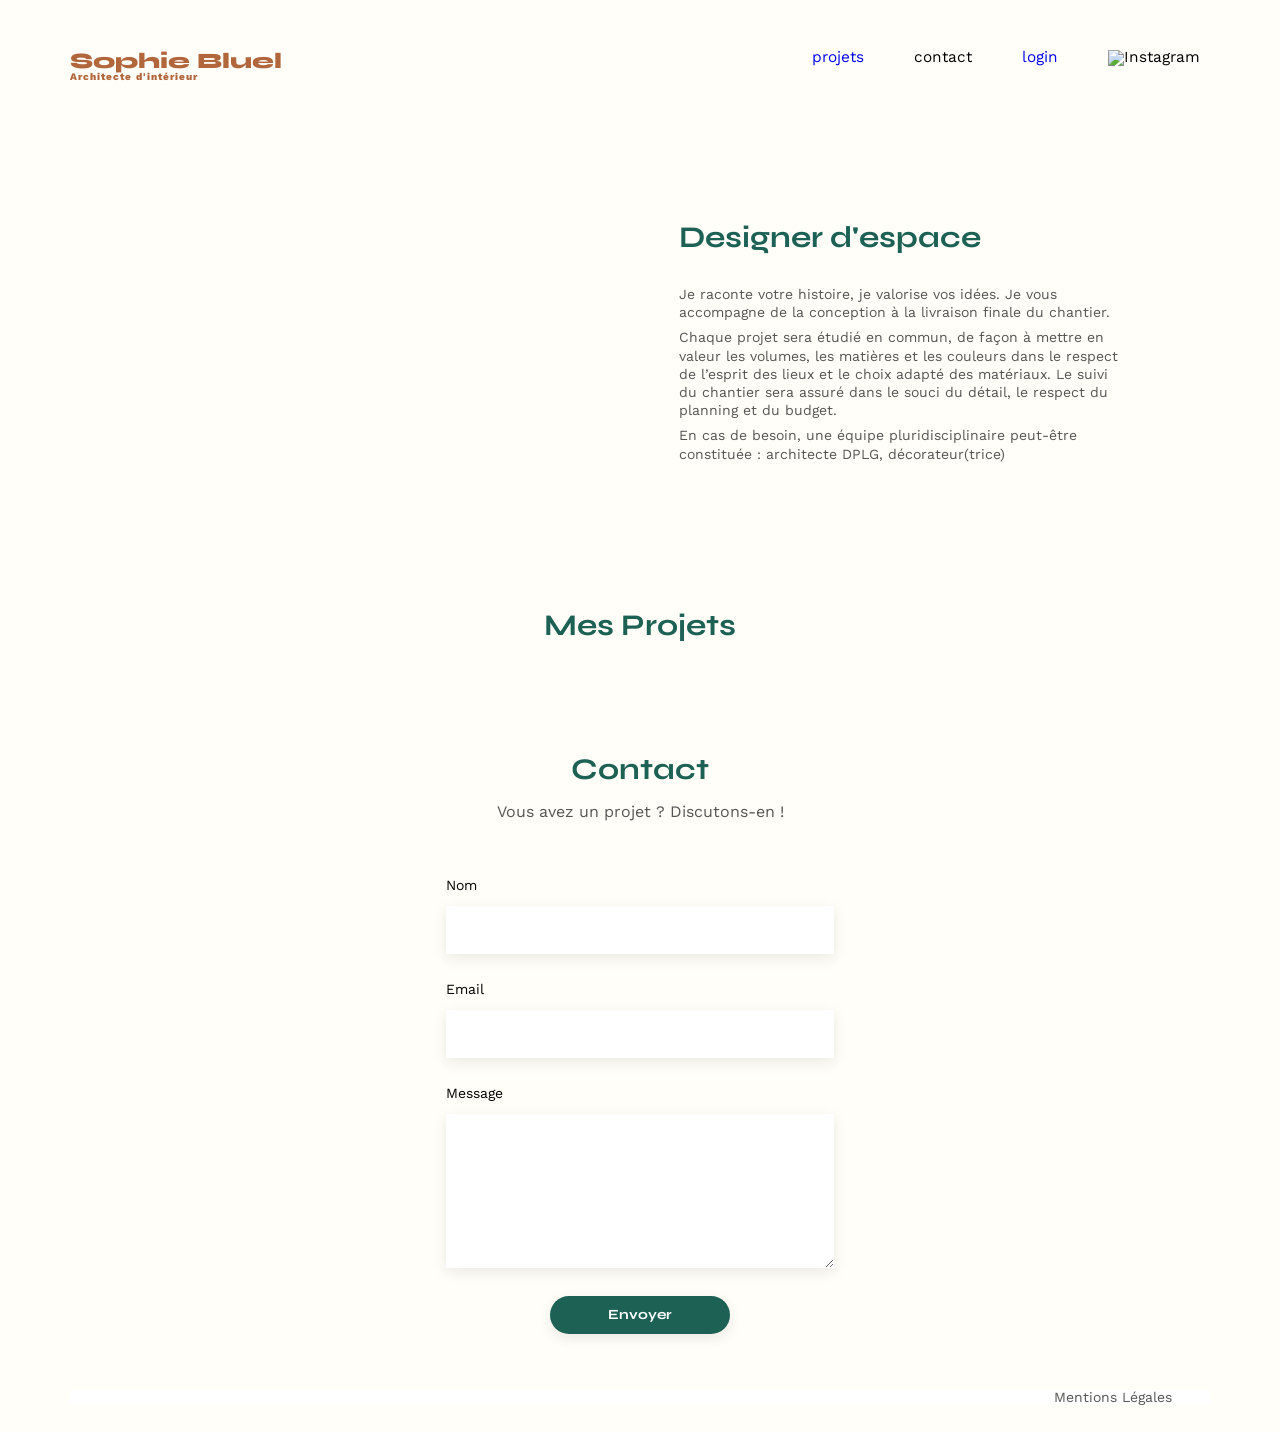
==== FrontEnd/index.html @ a1c13cc7 "login" ====
<!DOCTYPE html>
<html lang="fr">
<head>
	<meta charset="UTF-8">
	<title>Sophie Bluel - Architecte d'intérieur</title>
	<meta name="viewport" content="width=device-width, initial-scale=1.0">
	<link rel="preconnect" href="https://fonts.googleapis.com">
	<link rel="preconnect" href="https://fonts.gstatic.com" crossorigin>
	<link href="https://fonts.googleapis.com/css2?family=Syne:wght@700;800&family=Work+Sans&display=swap" rel="stylesheet">
	<meta name="description" content="">
	<link rel="stylesheet" href="./assets/style.css">
	<script src="./js/gallery.js" defer></script>
	<script src="./js/edit.js" defer></script>
</head>
<body>
<header>
	<h1>Sophie Bluel <span>Architecte d'intérieur</span></h1>
	<nav>
		<ul>
			<li><a href="index.html">projets</a></li>
			<li>contact</li>
			<li><a href="login.html">login</a></li>
			<li><img src="./assets/icons/instagram.png" alt="Instagram" id="icone-instagram"></li>
		</ul>
	</nav>
</header>
<main>
	<section id="introduction">
		<figure>
			<img src="./assets/images/sophie-bluel.png" alt="">
		</figure>
		<article>
			<h2>Designer d'espace</h2>
			<p>Je raconte votre histoire, je valorise vos idées. Je vous accompagne de la conception à la livraison finale du chantier.</p>
			<p>Chaque projet sera étudié en commun, de façon à mettre en valeur les volumes, les matières et les couleurs dans le respect de l’esprit des lieux et le choix adapté des matériaux. Le suivi du chantier sera assuré dans le souci du détail, le respect du planning et du budget.</p>
			<p>En cas de besoin, une équipe pluridisciplinaire peut-être constituée : architecte DPLG, décorateur(trice)</p>
		</article>
	</section>
	<section id="portfolio">
		<h2>Mes Projets</h2>
		<div id="filters"></div>
		<div class="gallery">
		</div>
	</section>
	<section id="contact">
		<h2>Contact</h2>
		<p>Vous avez un projet ? Discutons-en !</p>
		<form action="#" method="post">
			<label for="name">Nom</label>
			<input type="text" name="name" id="name">
			<label for="email">Email</label>
			<input type="email" name="email" id="email">
			<label for="message">Message</label>
			<textarea name="message" id="message" cols="30" rows="10"></textarea>
			<input type="submit" value="Envoyer">
		</form>
	</section>
</main>

<footer>
	<nav>
		<ul>
			<li>Mentions Légales</li>
		</ul>
	</nav>
</footer>
</body>
</html>
---- FrontEnd/assets/style.css ----
/* http://meyerweb.com/eric/tools/css/reset/
   v2.0 | 20110126
   License: none (public domain)
*/

html, body, div, span, applet, object, iframe,
h1, h2, h3, h4, h5, h6, p, blockquote, pre,
a, abbr, acronym, address, big, cite, code,
del, dfn, em, img, ins, kbd, q, s, samp,
small, strike, strong, sub, sup, tt, var,
b, u, i, center,
dl, dt, dd, ol, ul, li,
fieldset, form, label, legend,
table, caption, tbody, tfoot, thead, tr, th, td,
article, aside, canvas, details, embed,
figure, figcaption, footer, header, hgroup,
menu, nav, output, ruby, section, summary,
time, mark, audio, video {
	margin: 0;
	padding: 0;
	border: 0;
	font-size: 100%;
	font: inherit;
	vertical-align: baseline;
}
/* HTML5 display-role reset for older browsers */
article, aside, details, figcaption, figure,
footer, header, hgroup, menu, nav, section {
	display: block;
}
body {
	line-height: 1;
	background-color: #fffef8;
}
ol, ul {
	list-style: none;
}
blockquote, q {
	quotes: none;
}
blockquote:before, blockquote:after,
q:before, q:after {
	content: '';
	content: none;
}
table {
	border-collapse: collapse;
	border-spacing: 0;
}
/** end reset css**/
body {
	max-width: 1140px;
	margin:auto;
	font-family: 'Work Sans' ;
	font-size: 14px;
}
header {
	display: flex;
	justify-content: space-between;
	margin: 50px 0

}

main{
	width:85%;
	margin: auto;
}

section {
	margin: 50px 0
}

h1{
	display: flex;
	flex-direction: column;
	font-family: 'Syne';
	font-size: 22px;
	font-weight: 800;
	color: #B1663C
}

h1 > span {
	font-family: 'Work Sans';
	font-size:10px;
	letter-spacing: 0.1em;
;
}

h2{
	font-family: 'Syne';
	font-weight: 700;
	font-size: 30px;
	color: #1D6154;
}
nav ul {
	display: flex;
	align-items: center;
	gap:30px;
	list-style-type: none;

}
nav li {
	padding: 0 10px;
	font-size: 1.1em;
}

nav a{
	text-decoration: none;
}

a:visited{
	color:#000000;
}

#icone-instagram{
	width:20px;
	height: auto;
}

li:hover {
	color: #B1663C;
}
#introduction {
	display: flex;
	align-items: center;
	gap:8%;
	margin-bottom: 10em;
	margin-top: 10em;
}
#introduction figure {
	flex: 1
}
#introduction img {
	display: block;
	width: 100%;
}

#introduction article {
	flex: 1;
	justify-content: center;
	align-items: center;
}
#introduction h2 {
	margin-bottom: 1.1em;
}

#introduction p {
	margin-bottom: 0.5em;
	color:#555554;
	width:100%;
	line-height: 1.3;
}
#portfolio h2 {
	text-align: center;
	margin-bottom: 1.8em;
}

#filters{
	display: flex;
	justify-content: center;
	gap:15px;
}
.filter-btn,
.filter-btnAll{
background-color: #ffffff;
padding:8px 10px 8px 10px;
min-width: 100px;
margin-bottom: 3em;
color:#1D6154;
border: solid 1px #1D6154;
font-family: 'Syne';
font-weight: 700;
font-size: 16px;
border-radius: 30px;
}

.gallery figcaption{
	color:#555554;
}

.filter-btn:hover,
.filter-btnAll:hover{
	background-color: #1D6154;
	color:#ffffff;
	}

.gallery {
	width: 100%;
	display: grid;
	grid-template-columns: 1fr 1fr 1fr;
	grid-column-gap: 20px;
	grid-row-gap: 20px;
}

.gallery img {
	width: 100%;

}
#contact {
	width: 40%;
	margin: auto;
}
#contact p,
#login p{
	color:#555554;
	font-size: 16px;
}
#contact,
#login > * {
	text-align: center;

}
#contact h2,
#login h2{
	margin-top: 2em;
	margin-bottom: 20px;
}
#contact form,
#login form {
	text-align: left;
	margin-top:30px;
	display: flex;
	flex-direction: column;
}

#contact input,
#login input {
	height: 46px;
	font-size: 1em;
	border: none;
	box-shadow: 0px 4px 14px rgba(0, 0, 0, 0.09);
}
#contact label,
#login label {
	margin: 2em 0 1em 0;
}
#contact textarea {
	border: none;
	box-shadow: 0px 4px 14px rgba(0, 0, 0, 0.09);
}

#contact input[type="submit"],
#login input[type="submit"] {
	font-family: 'Syne';
	font-weight: 700;
	color: white;
	background-color: #1D6154;
	margin : 2em auto ;
	width: 180px;
	text-align: center;
	border-radius: 60px ;
	height:38px;
}

#login {
	width: 40%;
	margin: auto;
	margin-top: 100px;
}

#login a{
}

footer{
	width:100%;
	background-color: #ffffff;
}
footer nav ul {
	display: flex;
	justify-content: flex-end;
	margin: 2em
}

footer nav li{
	color:#555554;
	font-size: 1em;
}
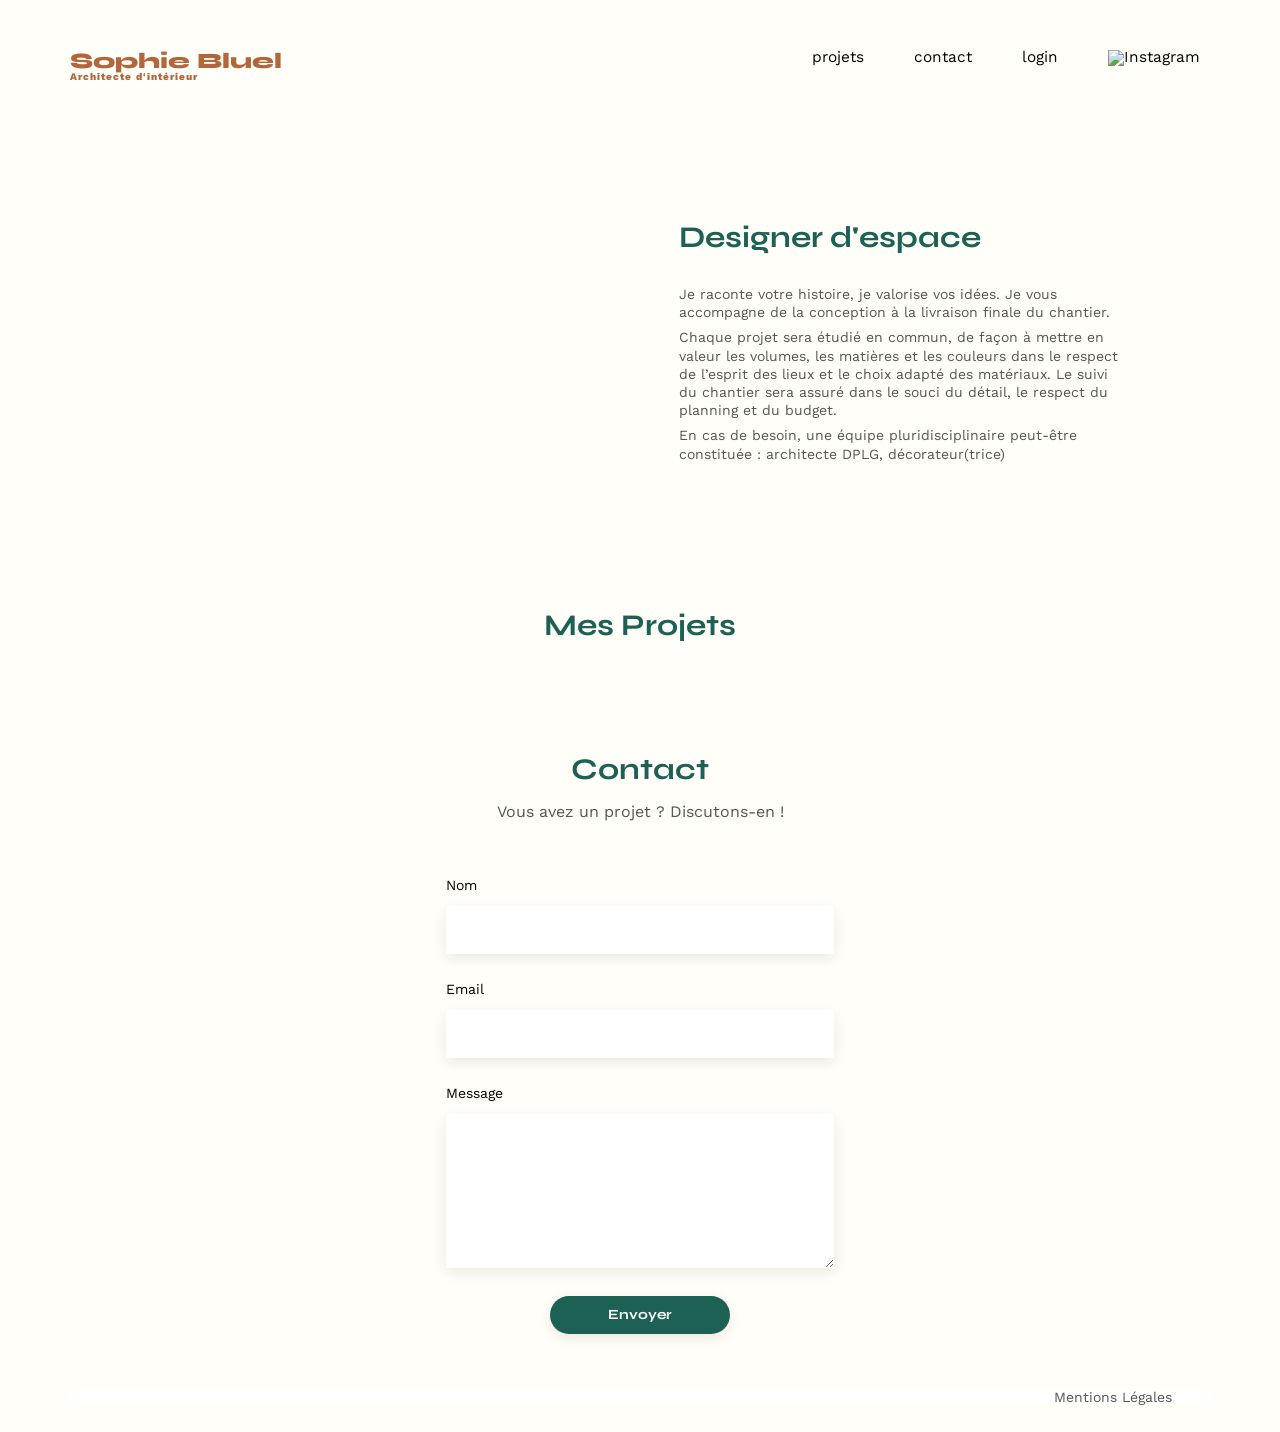
==== commit fd24e280: "modale-galerie" ====
--- a/FrontEnd/index.html
+++ b/FrontEnd/index.html
@@ -9,8 +9,10 @@
 	<link href="https://fonts.googleapis.com/css2?family=Syne:wght@700;800&family=Work+Sans&display=swap" rel="stylesheet">
 	<meta name="description" content="">
 	<link rel="stylesheet" href="./assets/style.css">
+	<link rel="stylesheet" href="https://cdnjs.cloudflare.com/ajax/libs/font-awesome/6.7.2/css/all.min.css">
 	<script src="./js/gallery.js" defer></script>
 	<script src="./js/edit.js" defer></script>
+	<script src="./js/modal.js" defer></script>
 </head>
 <body>
 <header>
@@ -18,9 +20,9 @@
 	<nav>
 		<ul>
 			<li><a href="index.html">projets</a></li>
-			<li>contact</li>
-			<li><a href="login.html">login</a></li>
-			<li><img src="./assets/icons/instagram.png" alt="Instagram" id="icone-instagram"></li>
+			<li><a href="#">contact</a></li>
+			<li><a href="login.html" id="nav-login">login</a></li>
+			<li><a href="#"><img src="./assets/icons/instagram.png" alt="Instagram" id="icone-instagram"></a></li>
 		</ul>
 	</nav>
 </header>
@@ -36,12 +38,23 @@
 			<p>En cas de besoin, une équipe pluridisciplinaire peut-être constituée : architecte DPLG, décorateur(trice)</p>
 		</article>
 	</section>
+
 	<section id="portfolio">
 		<h2>Mes Projets</h2>
 		<div id="filters"></div>
 		<div class="gallery">
 		</div>
 	</section>
+
+	<aside id="modal" class="modal" >
+		<div class="overlay-modal"></div>
+		<div class="modal-wrapper js-modal-stop">
+			<button class="js-modal-close"><i class="fa-solid fa-xmark"></i></button>
+			<h3>Galerie photo</h3>
+			<div class="modal-gallery"></div>
+		</div>
+	</aside>
+	
 	<section id="contact">
 		<h2>Contact</h2>
 		<p>Vous avez un projet ? Discutons-en !</p>
@@ -55,6 +68,7 @@
 			<input type="submit" value="Envoyer">
 		</form>
 	</section>
+
 </main>
 
 <footer>
--- a/FrontEnd/assets/style.css
+++ b/FrontEnd/assets/style.css
@@ -92,6 +92,11 @@
 	font-size: 30px;
 	color: #1D6154;
 }
+
+h3{
+font-size: 26px;	
+}
+
 nav ul {
 	display: flex;
 	align-items: center;
@@ -106,6 +111,12 @@
 
 nav a{
 	text-decoration: none;
+	color:black;
+}
+
+a {
+	color:black;
+	text-decoration: none;
 }
 
 a:visited{
@@ -120,6 +131,30 @@
 li:hover {
 	color: #B1663C;
 }
+/**Affichage mode édition**/
+
+.mode-edition .bandeau-edit{
+	background-color: #000000;
+	text-align: center;
+	padding-top:17px;
+    height: 40px;
+	color:#ffffff;
+}
+
+.mode-edition .travaux-edit{
+	display: inline-block;
+	margin-left: 20px;
+}
+
+.mode-edition #portfolio h2{
+	display: inline-block;
+}
+
+.mode-edition #portfolio {
+	text-align: center;
+}
+
+
 #introduction {
 	display: flex;
 	align-items: center;
@@ -184,6 +219,87 @@
 	color:#ffffff;
 	}
 
+/**Modale**/
+
+.modal {
+	position: fixed;
+	top: 0;
+	left:0;
+	width:100%;
+	height:100%;
+	display: none;
+	box-sizing: border-box;
+  }
+
+.overlay-modal{
+	position:absolute;
+	width:100%;
+	height:100%;
+	background-color: #000000;
+	opacity: 0.33;
+  }
+
+.modal-wrapper {
+	width:95%;
+	position:absolute;
+	transform: translate(-50%, -50%);
+	background: white;
+	padding: 30px;
+	height: 600px;
+	max-width: 550px;
+	top:40%;
+	left:50%;
+	border-radius: 10px;
+  }
+
+.js-modal-close{
+	position: absolute;
+	top:10px;
+	right:10px;
+  }
+  
+.modal h3{
+	text-align: center;	
+	margin-top:20px;
+	margin-bottom: 40px;
+	}
+
+.modal-gallery{
+
+		display: flex;
+		margin:auto;
+		width:80%;
+		gap:10px;
+		flex-wrap: wrap;
+		row-gap: 20px;
+	}
+
+.remove-work{
+	position:relative;
+}
+
+.img-modal{
+		width:80px;
+		height:auto;
+		object-fit: cover;
+	}
+
+.modal-gallery i{
+	display:flex;
+	justify-content: center;
+	align-items: center;
+	width:15px;
+	height:15px;
+	position:absolute;
+	top:5px;
+	right:5px;
+	background-color: black;
+	padding:1px;
+	color:white;
+	font-size:10px;
+	border-radius: 2px;
+}
+
 .gallery {
 	width: 100%;
 	display: grid;
@@ -258,9 +374,6 @@
 	margin-top: 100px;
 }
 
-#login a{
-}
-
 footer{
 	width:100%;
 	background-color: #ffffff;
